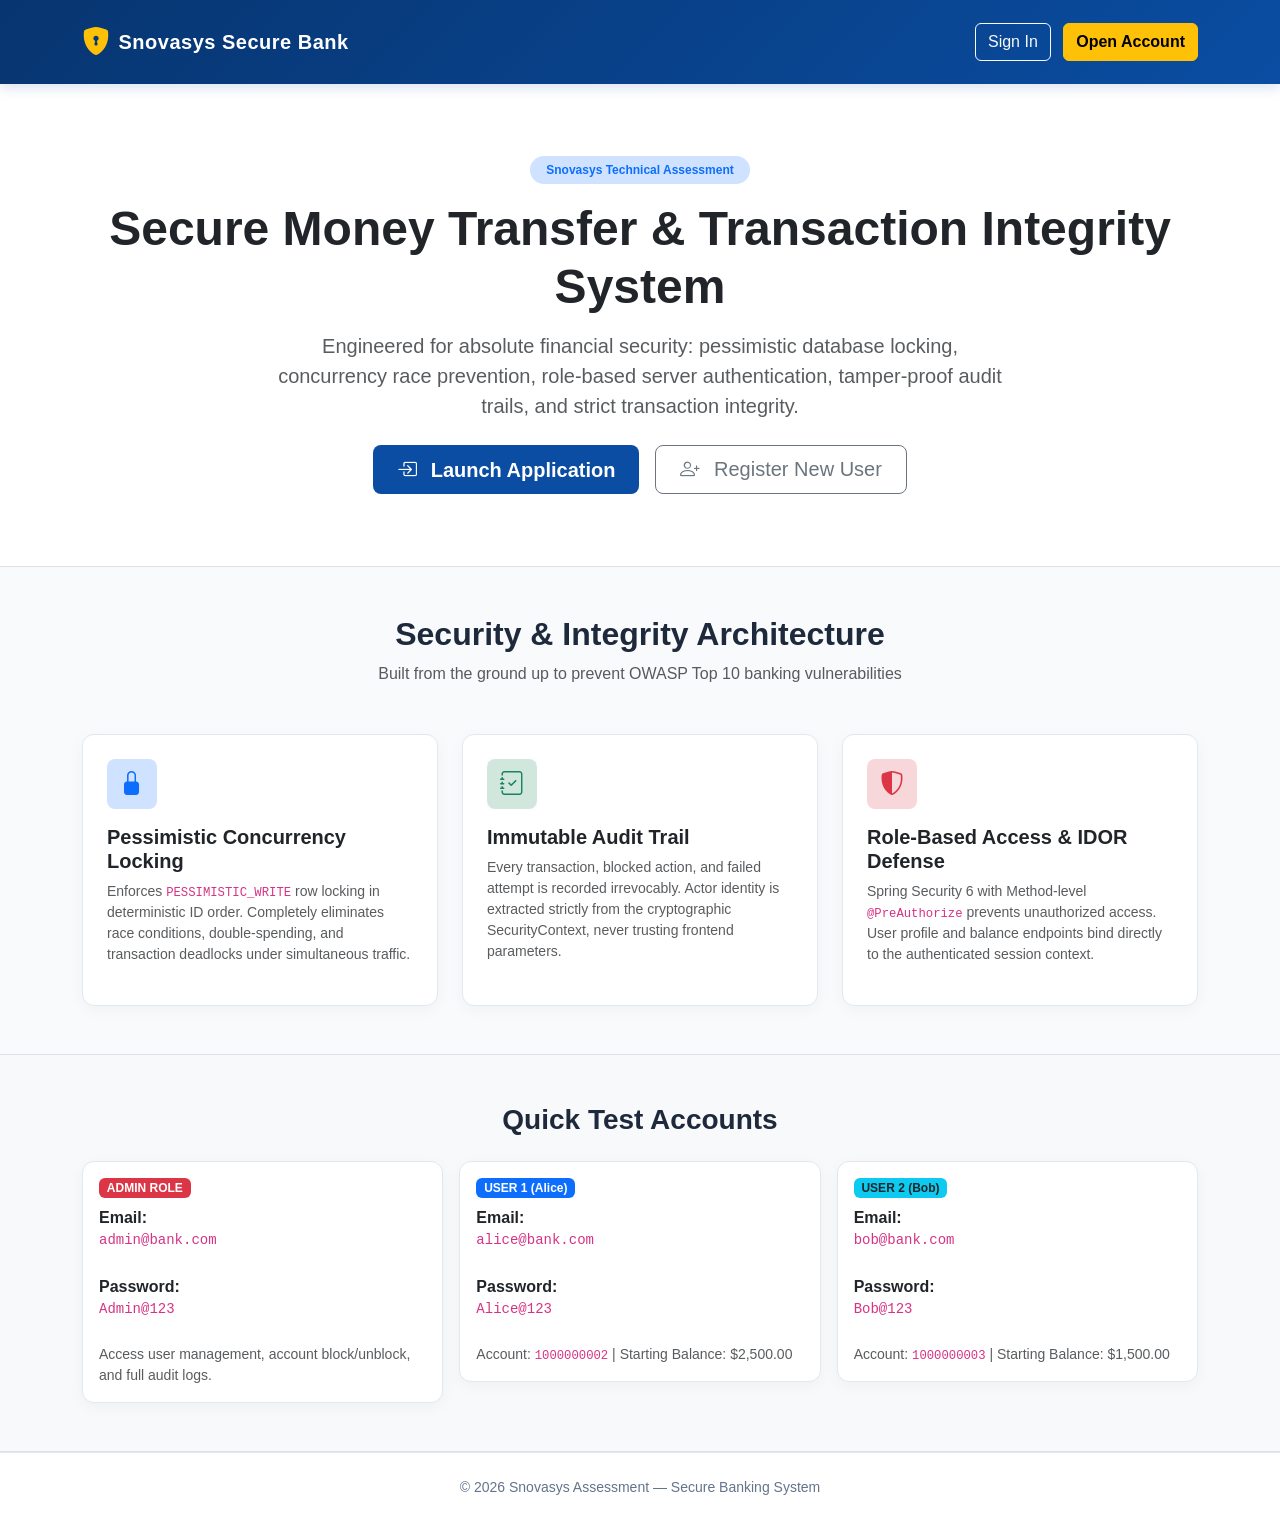
==== frontend/index.html @ f635ef1d "feat: frontend banking portal and deployment configuration - Build responsive corporate UI (Bootstra" ====
<!DOCTYPE html>
<html lang="en">
<head>
  <meta charset="UTF-8">
  <meta name="viewport" content="width=device-width, initial-scale=1.0">
  <title>Snovasys Secure Money Transfer System</title>
  <link href="https://cdn.jsdelivr.net/npm/bootstrap@5.3.3/dist/css/bootstrap.min.css" rel="stylesheet">
  <link rel="stylesheet" href="https://cdn.jsdelivr.net/npm/bootstrap-icons@1.11.3/font/bootstrap-icons.min.css">
  <link rel="stylesheet" href="css/style.css">
</head>
<body>

  <!-- Navigation -->
  <nav class="navbar navbar-expand-lg navbar-dark navbar-bank py-3">
    <div class="container">
      <a class="navbar-brand d-flex align-items-center" href="index.html">
        <i class="bi bi-shield-lock-fill fs-3 me-2 text-warning"></i>
        <span>Snovasys Secure Bank</span>
      </a>
      <div class="ms-auto">
        <a href="login.html" class="btn btn-outline-light me-2">Sign In</a>
        <a href="register.html" class="btn btn-warning fw-semibold">Open Account</a>
      </div>
    </div>
  </nav>

  <!-- Hero Section -->
  <header class="py-5 bg-white border-bottom">
    <div class="container py-4 text-center">
      <span class="badge bg-primary-subtle text-primary px-3 py-2 rounded-pill fw-semibold mb-3">
        Snovasys Technical Assessment
      </span>
      <h1 class="display-5 fw-bold text-dark mb-3">
        Secure Money Transfer & Transaction Integrity System
      </h1>
      <p class="lead text-muted mx-auto col-lg-8 mb-4">
        Engineered for absolute financial security: pessimistic database locking, concurrency race prevention,
        role-based server authentication, tamper-proof audit trails, and strict transaction integrity.
      </p>
      <div class="d-flex justify-content-center gap-3">
        <a href="login.html" class="btn btn-bank-primary btn-lg px-4">
          <i class="bi bi-box-arrow-in-right me-2"></i> Launch Application
        </a>
        <a href="register.html" class="btn btn-outline-secondary btn-lg px-4">
          <i class="bi bi-person-plus me-2"></i> Register New User
        </a>
      </div>
    </div>
  </header>

  <!-- Core Security Architecture Pillars -->
  <section class="container py-5">
    <div class="text-center mb-5">
      <h2 class="fw-bold">Security & Integrity Architecture</h2>
      <p class="text-muted">Built from the ground up to prevent OWASP Top 10 banking vulnerabilities</p>
    </div>

    <div class="row g-4">
      <div class="col-md-4">
        <div class="card bank-card h-100 p-4">
          <div class="d-inline-flex align-items-center justify-content-center bg-primary-subtle text-primary rounded-3 p-3 mb-3" style="width: 50px; height: 50px;">
            <i class="bi bi-lock-fill fs-4"></i>
          </div>
          <h5 class="fw-bold">Pessimistic Concurrency Locking</h5>
          <p class="text-muted small">
            Enforces <code>PESSIMISTIC_WRITE</code> row locking in deterministic ID order. Completely eliminates
            race conditions, double-spending, and transaction deadlocks under simultaneous traffic.
          </p>
        </div>
      </div>

      <div class="col-md-4">
        <div class="card bank-card h-100 p-4">
          <div class="d-inline-flex align-items-center justify-content-center bg-success-subtle text-success rounded-3 p-3 mb-3" style="width: 50px; height: 50px;">
            <i class="bi bi-journal-check fs-4"></i>
          </div>
          <h5 class="fw-bold">Immutable Audit Trail</h5>
          <p class="text-muted small">
            Every transaction, blocked action, and failed attempt is recorded irrevocably. Actor identity is extracted
            strictly from the cryptographic SecurityContext, never trusting frontend parameters.
          </p>
        </div>
      </div>

      <div class="col-md-4">
        <div class="card bank-card h-100 p-4">
          <div class="d-inline-flex align-items-center justify-content-center bg-danger-subtle text-danger rounded-3 p-3 mb-3" style="width: 50px; height: 50px;">
            <i class="bi bi-shield-shaded fs-4"></i>
          </div>
          <h5 class="fw-bold">Role-Based Access & IDOR Defense</h5>
          <p class="text-muted small">
            Spring Security 6 with Method-level <code>@PreAuthorize</code> prevents unauthorized access. User profile and
            balance endpoints bind directly to the authenticated session context.
          </p>
        </div>
      </div>
    </div>
  </section>

  <!-- Demo Accounts Section -->
  <section class="bg-light py-5 border-top border-bottom">
    <div class="container text-center">
      <h3 class="fw-bold mb-4">Quick Test Accounts</h3>
      <div class="row justify-content-center g-3">
        <div class="col-md-4">
          <div class="card bank-card p-3 text-start">
            <span class="badge bg-danger mb-2 align-self-start">ADMIN ROLE</span>
            <strong>Email:</strong> <code>admin@bank.com</code><br>
            <strong>Password:</strong> <code>Admin@123</code><br>
            <small class="text-muted">Access user management, account block/unblock, and full audit logs.</small>
          </div>
        </div>
        <div class="col-md-4">
          <div class="card bank-card p-3 text-start">
            <span class="badge bg-primary mb-2 align-self-start">USER 1 (Alice)</span>
            <strong>Email:</strong> <code>alice@bank.com</code><br>
            <strong>Password:</strong> <code>Alice@123</code><br>
            <small class="text-muted">Account: <code>1000000002</code> | Starting Balance: $2,500.00</small>
          </div>
        </div>
        <div class="col-md-4">
          <div class="card bank-card p-3 text-start">
            <span class="badge bg-info text-dark mb-2 align-self-start">USER 2 (Bob)</span>
            <strong>Email:</strong> <code>bob@bank.com</code><br>
            <strong>Password:</strong> <code>Bob@123</code><br>
            <small class="text-muted">Account: <code>1000000003</code> | Starting Balance: $1,500.00</small>
          </div>
        </div>
      </div>
    </div>
  </section>

  <footer class="py-4 text-center">
    <div class="container">
      <p class="mb-0">&copy; 2026 Snovasys Assessment &mdash; Secure Banking System</p>
    </div>
  </footer>

  <script src="https://cdn.jsdelivr.net/npm/bootstrap@5.3.3/dist/js/bootstrap.bundle.min.js"></script>
</body>
</html>
---- frontend/css/style.css ----
/* Modern Corporate Banking Theme - White & Blue */
:root {
  --bank-primary: #0a4da2;
  --bank-primary-dark: #073570;
  --bank-primary-light: #e8f1fc;
  --bank-accent: #00a86b;
  --bank-accent-danger: #dc3545;
  --bank-accent-warning: #ffc107;
  --bank-bg: #f8fafc;
  --bank-card-bg: #ffffff;
  --bank-text-main: #1e293b;
  --bank-text-muted: #64748b;
  --bank-border: #e2e8f0;
}

body {
  font-family: 'Segoe UI', -apple-system, BlinkMacSystemFont, Roboto, sans-serif;
  background-color: var(--bank-bg);
  color: var(--bank-text-main);
  min-height: 100vh;
  display: flex;
  flex-direction: column;
}

.navbar-bank {
  background: linear-gradient(135deg, var(--bank-primary-dark) 0%, var(--bank-primary) 100%);
  box-shadow: 0 4px 12px rgba(10, 77, 162, 0.15);
}

.navbar-bank .navbar-brand {
  font-weight: 700;
  letter-spacing: 0.5px;
  color: #ffffff !important;
}

.bank-card {
  background: var(--bank-card-bg);
  border: 1px solid var(--bank-border);
  border-radius: 12px;
  box-shadow: 0 4px 16px rgba(0, 0, 0, 0.04);
  transition: transform 0.2s ease, box-shadow 0.2s ease;
}

.bank-card:hover {
  box-shadow: 0 6px 20px rgba(0, 0, 0, 0.07);
}

.balance-card {
  background: linear-gradient(135deg, var(--bank-primary) 0%, #1e60b8 100%);
  color: #ffffff;
  border-radius: 16px;
  padding: 1.75rem;
  box-shadow: 0 10px 24px rgba(10, 77, 162, 0.25);
  position: relative;
  overflow: hidden;
}

.balance-card::after {
  content: '';
  position: absolute;
  top: -30%;
  right: -10%;
  width: 200px;
  height: 200px;
  background: rgba(255, 255, 255, 0.08);
  border-radius: 50%;
}

.btn-bank-primary {
  background-color: var(--bank-primary);
  color: #ffffff;
  font-weight: 600;
  border: none;
  border-radius: 8px;
  padding: 0.6rem 1.4rem;
  transition: all 0.2s;
}

.btn-bank-primary:hover {
  background-color: var(--bank-primary-dark);
  color: #ffffff;
  transform: translateY(-1px);
}

.badge-active {
  background-color: #d1fae5;
  color: #065f46;
  font-weight: 600;
  padding: 0.35rem 0.65rem;
  border-radius: 6px;
}

.badge-blocked {
  background-color: #fee2e2;
  color: #991b1b;
  font-weight: 600;
  padding: 0.35rem 0.65rem;
  border-radius: 6px;
}

.badge-success-tx {
  background-color: #ecfdf5;
  color: #047857;
  font-weight: 600;
  padding: 0.35rem 0.65rem;
  border-radius: 6px;
}

.badge-failed-tx {
  background-color: #fef2f2;
  color: #b91c1c;
  font-weight: 600;
  padding: 0.35rem 0.65rem;
  border-radius: 6px;
}

.table th {
  background-color: #f1f5f9;
  color: var(--bank-text-muted);
  font-size: 0.85rem;
  text-transform: uppercase;
  letter-spacing: 0.5px;
  font-weight: 600;
  border-top: none;
}

.table td {
  vertical-align: middle;
  font-size: 0.95rem;
}

footer {
  margin-top: auto;
  background-color: #ffffff;
  border-top: 1px solid var(--bank-border);
  color: var(--bank-text-muted);
  font-size: 0.875rem;
}
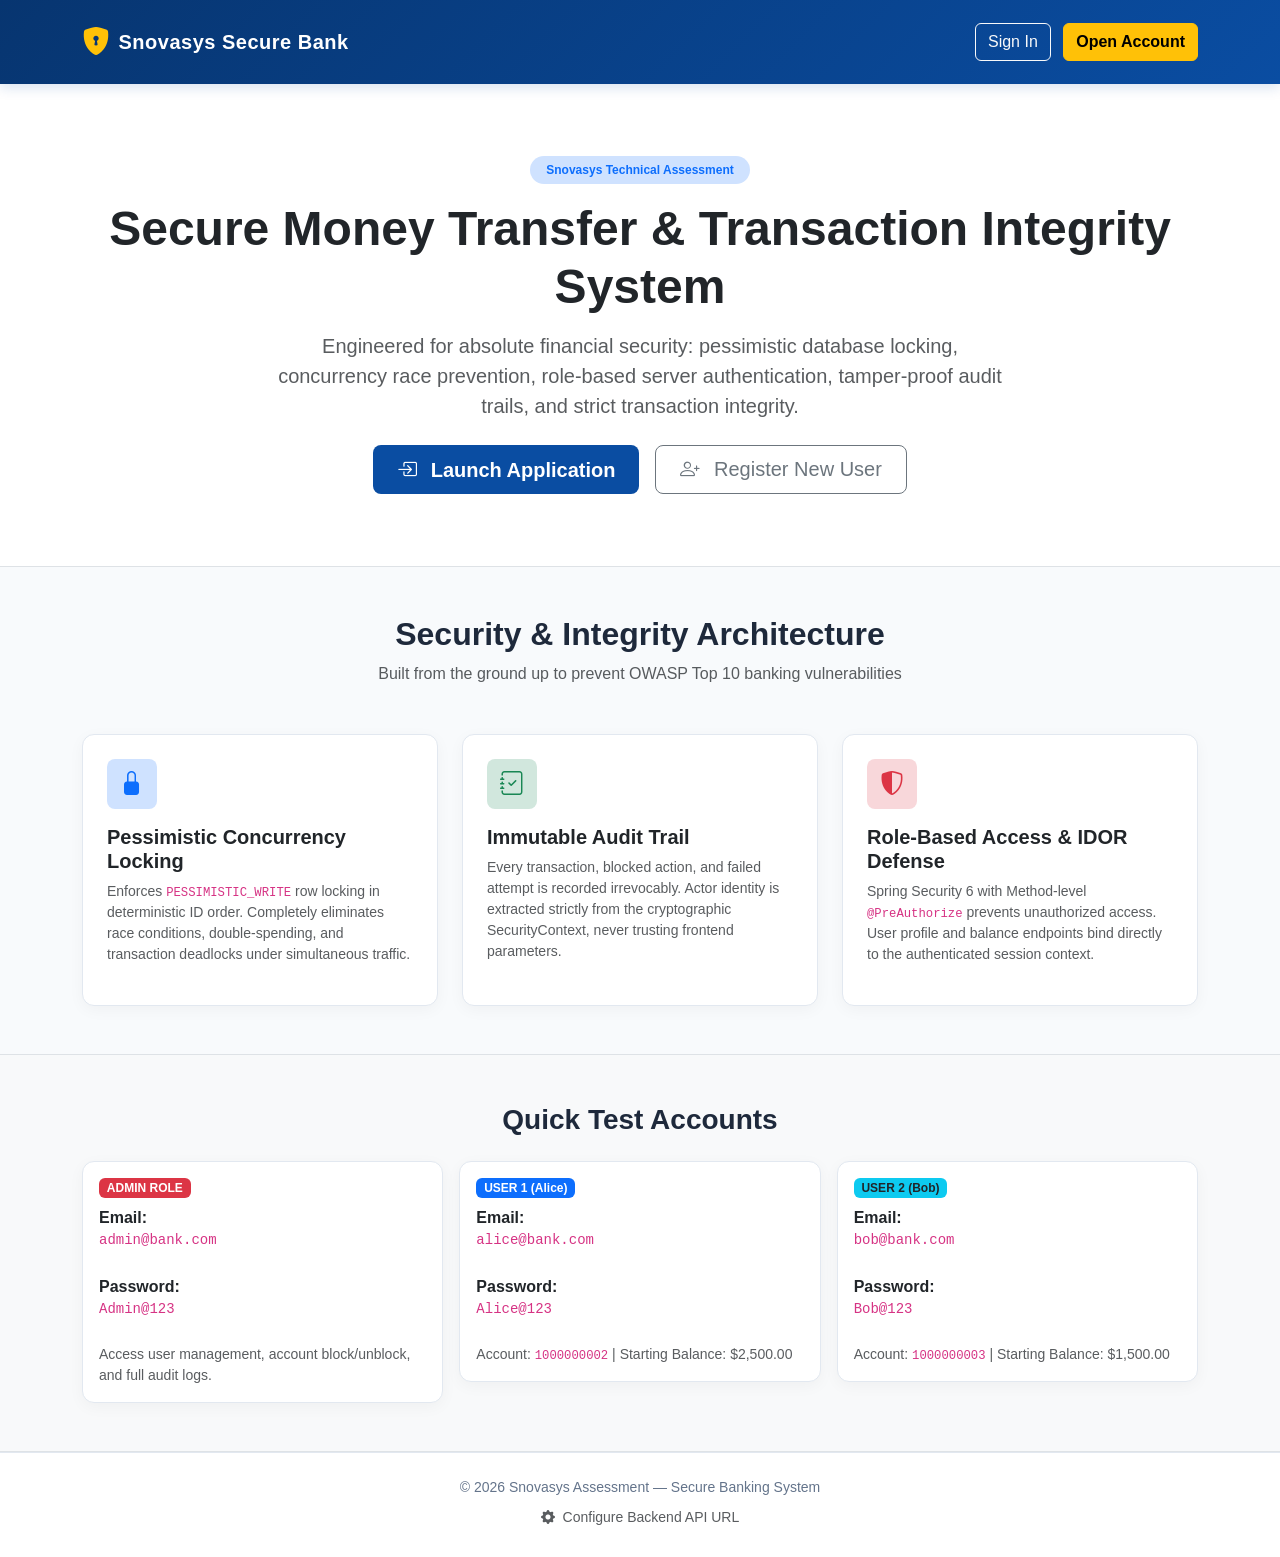
==== commit ce71c687: "feat: add configurable backend API URL support for live deployments" ====
--- a/frontend/index.html
+++ b/frontend/index.html
@@ -132,10 +132,16 @@
 
   <footer class="py-4 text-center">
     <div class="container">
-      <p class="mb-0">&copy; 2026 Snovasys Assessment &mdash; Secure Banking System</p>
+      <p class="mb-1">&copy; 2026 Snovasys Assessment &mdash; Secure Banking System</p>
+      <div>
+        <button class="btn btn-sm btn-link text-muted text-decoration-none" onclick="configureApiEndpoint()">
+          <i class="bi bi-gear-fill me-1"></i> Configure Backend API URL
+        </button>
+      </div>
     </div>
   </footer>
 
   <script src="https://cdn.jsdelivr.net/npm/bootstrap@5.3.3/dist/js/bootstrap.bundle.min.js"></script>
+  <script src="js/api.js"></script>
 </body>
 </html>
